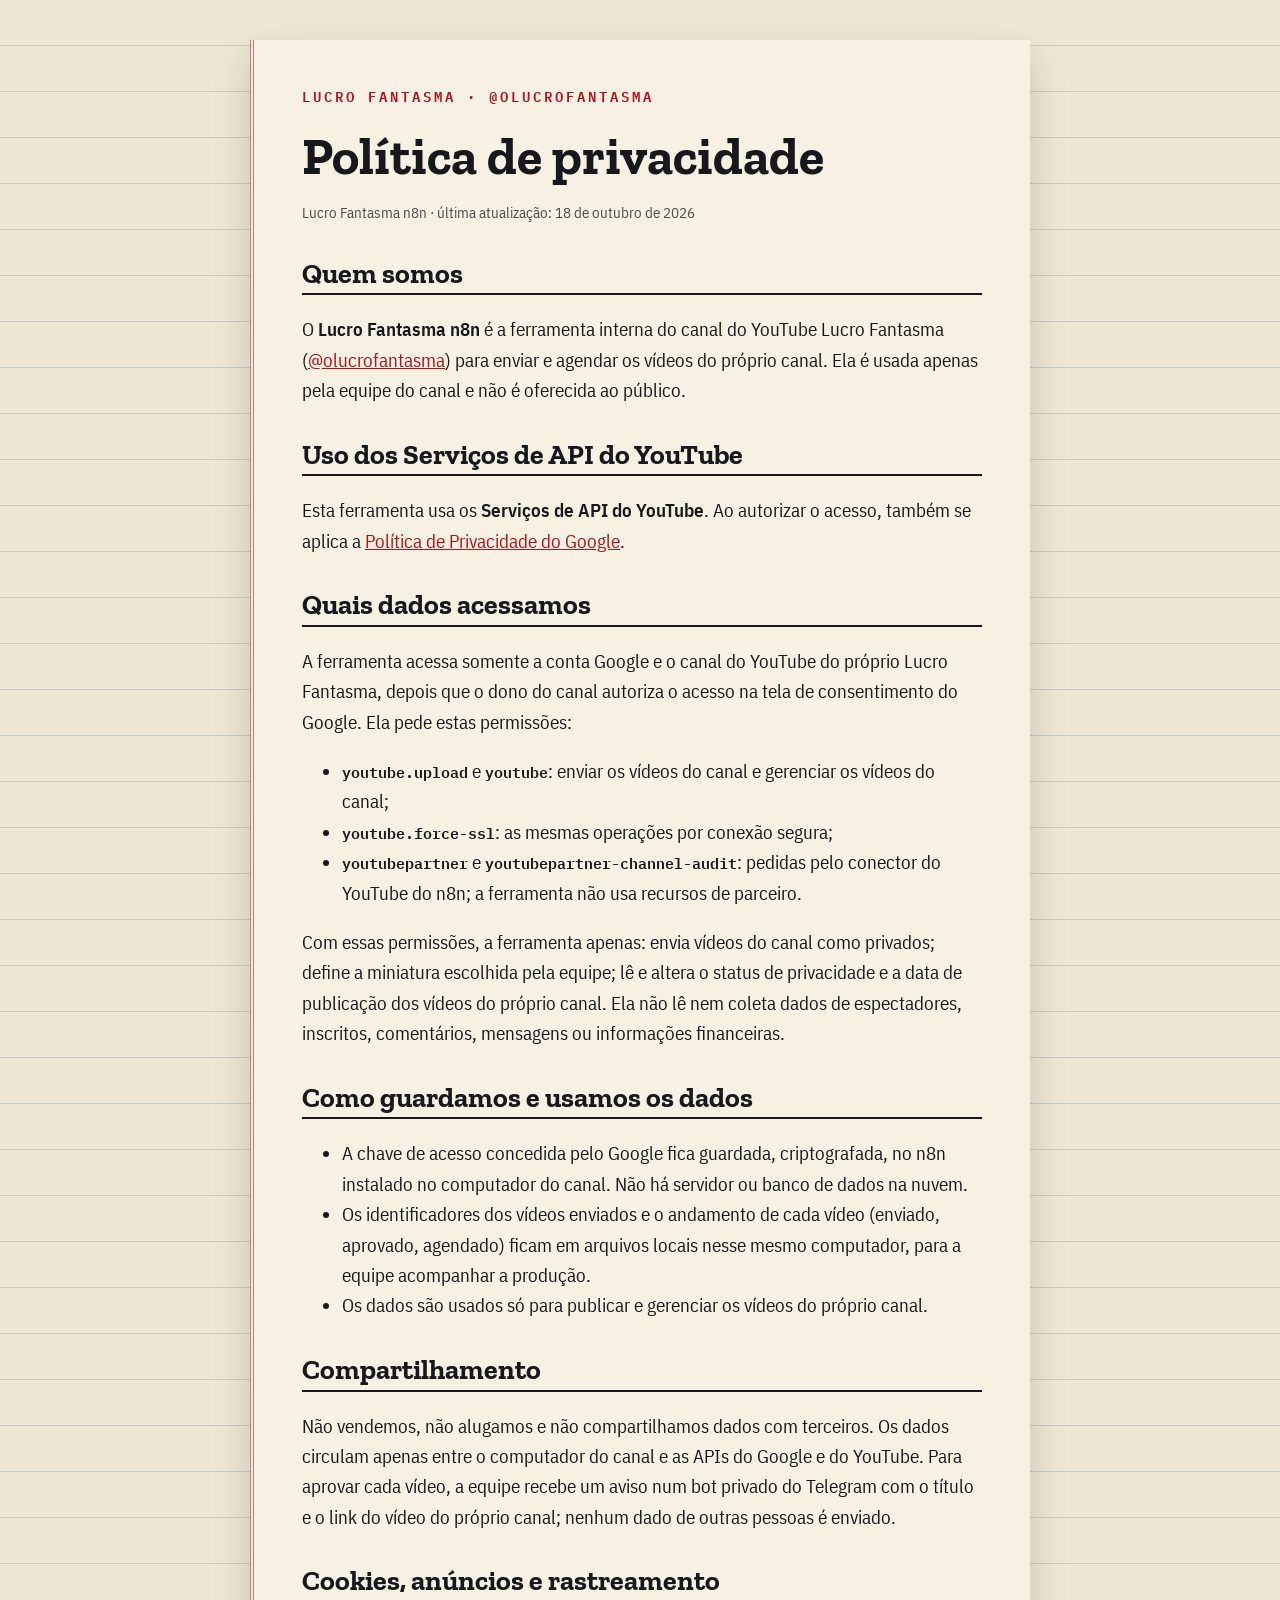
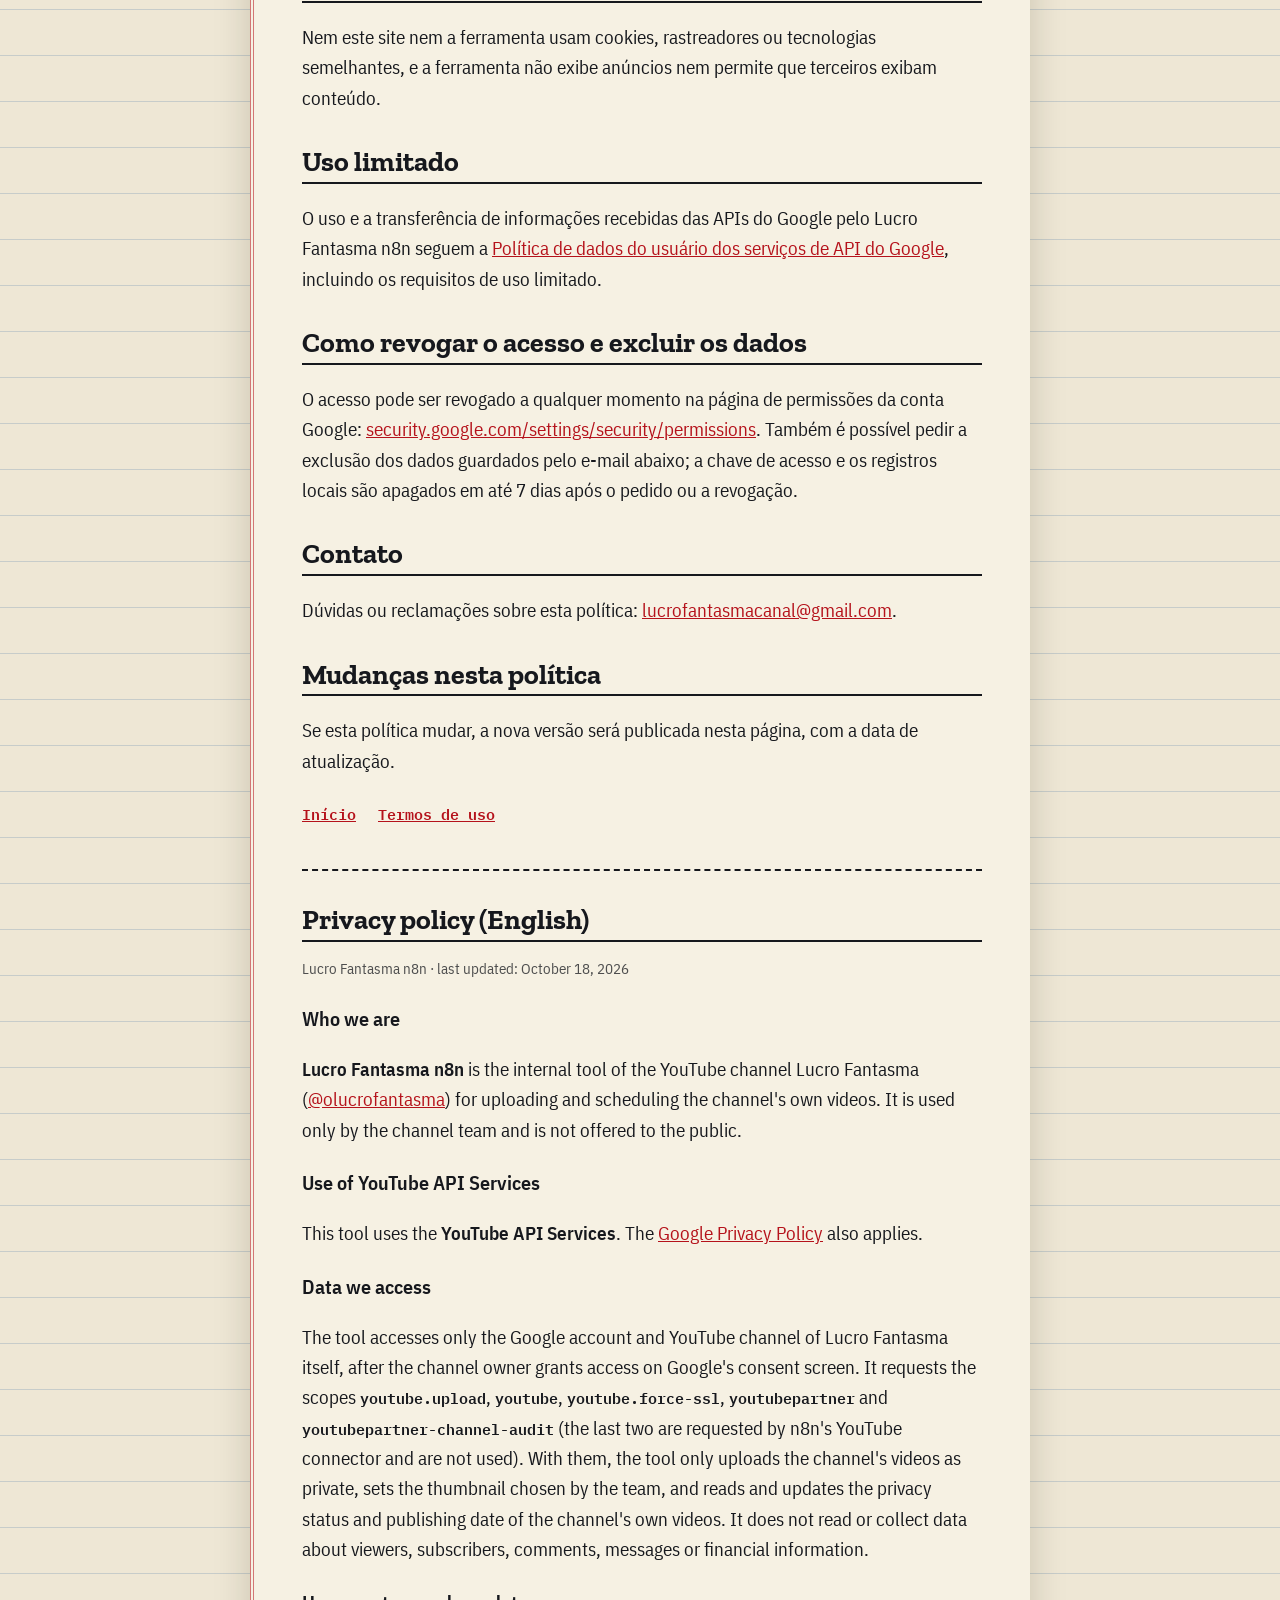
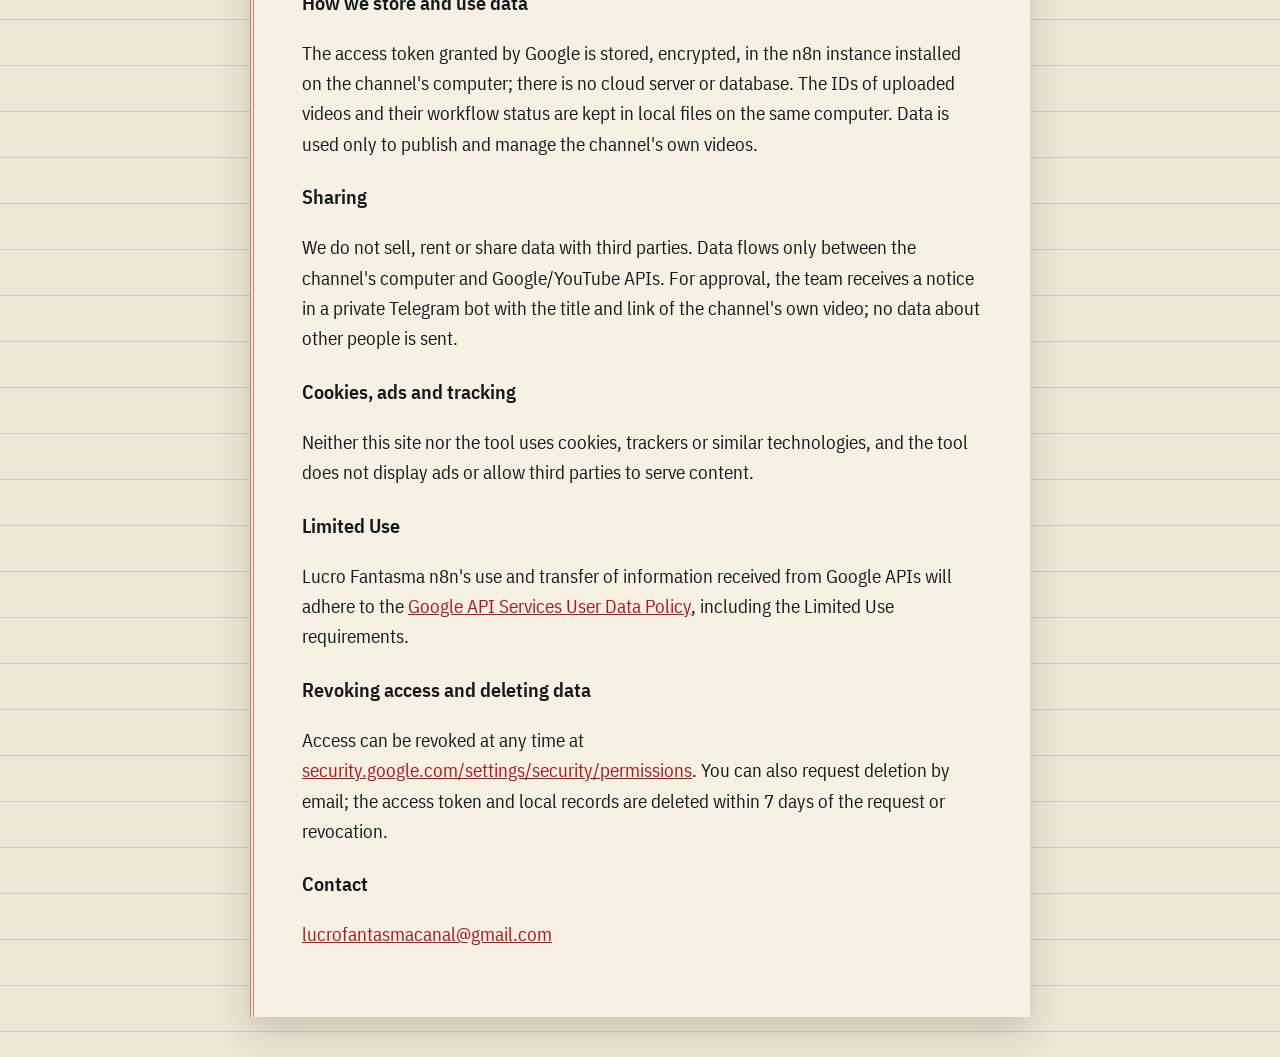
==== privacidade.html @ d6197fa3 "Site do Lucro Fantasma: início, política de privacidade e termos Co-Authored-By: Claude Opus 5.5 <no" ====
<!doctype html>
<html lang="pt-BR">
<head>
  <meta charset="utf-8">
  <meta name="viewport" content="width=device-width, initial-scale=1">
  <title>Política de privacidade</title>
  <meta name="description" content="Política de privacidade do Lucro Fantasma n8n, ferramenta interna do canal Lucro Fantasma.">
  <link rel="stylesheet" href="estilo.css">
</head>
<body>
  <main class="folha">
    <a class="marca" href="./">Lucro Fantasma · @olucrofantasma</a>
    <h1>Política de privacidade</h1>
    <p class="nota">Lucro Fantasma n8n · última atualização: 18 de outubro de 2026</p>

    <h2>Quem somos</h2>
    <p>O <strong>Lucro Fantasma n8n</strong> é a ferramenta interna do canal do YouTube Lucro Fantasma
      (<a href="https://www.youtube.com/@olucrofantasma">@olucrofantasma</a>) para enviar e agendar os vídeos do
      próprio canal. Ela é usada apenas pela equipe do canal e não é oferecida ao público.</p>

    <h2>Uso dos Serviços de API do YouTube</h2>
    <p>Esta ferramenta usa os <strong>Serviços de API do YouTube</strong>. Ao autorizar o acesso, também se aplica
      a <a href="https://www.google.com/policies/privacy">Política de Privacidade do Google</a>.</p>

    <h2>Quais dados acessamos</h2>
    <p>A ferramenta acessa somente a conta Google e o canal do YouTube do próprio Lucro Fantasma, depois que o
      dono do canal autoriza o acesso na tela de consentimento do Google. Ela pede estas permissões:</p>
    <ul>
      <li><code>youtube.upload</code> e <code>youtube</code>: enviar os vídeos do canal e gerenciar os vídeos do canal;</li>
      <li><code>youtube.force-ssl</code>: as mesmas operações por conexão segura;</li>
      <li><code>youtubepartner</code> e <code>youtubepartner-channel-audit</code>: pedidas pelo conector do YouTube
        do n8n; a ferramenta não usa recursos de parceiro.</li>
    </ul>
    <p>Com essas permissões, a ferramenta apenas: envia vídeos do canal como privados; define a miniatura
      escolhida pela equipe; lê e altera o status de privacidade e a data de publicação dos vídeos do próprio
      canal. Ela não lê nem coleta dados de espectadores, inscritos, comentários, mensagens ou informações
      financeiras.</p>

    <h2>Como guardamos e usamos os dados</h2>
    <ul>
      <li>A chave de acesso concedida pelo Google fica guardada, criptografada, no n8n instalado no computador
        do canal. Não há servidor ou banco de dados na nuvem.</li>
      <li>Os identificadores dos vídeos enviados e o andamento de cada vídeo (enviado, aprovado, agendado)
        ficam em arquivos locais nesse mesmo computador, para a equipe acompanhar a produção.</li>
      <li>Os dados são usados só para publicar e gerenciar os vídeos do próprio canal.</li>
    </ul>

    <h2>Compartilhamento</h2>
    <p>Não vendemos, não alugamos e não compartilhamos dados com terceiros. Os dados circulam apenas entre o
      computador do canal e as APIs do Google e do YouTube. Para aprovar cada vídeo, a equipe recebe um aviso
      num bot privado do Telegram com o título e o link do vídeo do próprio canal; nenhum dado de outras pessoas
      é enviado.</p>

    <h2>Cookies, anúncios e rastreamento</h2>
    <p>Nem este site nem a ferramenta usam cookies, rastreadores ou tecnologias semelhantes, e a ferramenta
      não exibe anúncios nem permite que terceiros exibam conteúdo.</p>

    <h2>Uso limitado</h2>
    <p>O uso e a transferência de informações recebidas das APIs do Google pelo Lucro Fantasma n8n seguem a
      <a href="https://developers.google.com/terms/api-services-user-data-policy">Política de dados do usuário dos
      serviços de API do Google</a>, incluindo os requisitos de uso limitado.</p>

    <h2>Como revogar o acesso e excluir os dados</h2>
    <p>O acesso pode ser revogado a qualquer momento na página de permissões da conta Google:
      <a href="https://security.google.com/settings/security/permissions">security.google.com/settings/security/permissions</a>.
      Também é possível pedir a exclusão dos dados guardados pelo e-mail abaixo; a chave de acesso e os
      registros locais são apagados em até 7 dias após o pedido ou a revogação.</p>

    <h2>Contato</h2>
    <p>Dúvidas ou reclamações sobre esta política: <a href="mailto:lucrofantasmacanal@gmail.com">lucrofantasmacanal@gmail.com</a>.</p>

    <h2>Mudanças nesta política</h2>
    <p>Se esta política mudar, a nova versão será publicada nesta página, com a data de atualização.</p>

    <nav><a href="./">Início</a><a href="termos.html">Termos de uso</a></nav>

    <hr>
    <section lang="en" id="en">
      <h2>Privacy policy (English)</h2>
      <p class="nota">Lucro Fantasma n8n · last updated: October 18, 2026</p>
      <h3>Who we are</h3>
      <p><strong>Lucro Fantasma n8n</strong> is the internal tool of the YouTube channel Lucro Fantasma
        (<a href="https://www.youtube.com/@olucrofantasma">@olucrofantasma</a>) for uploading and scheduling the
        channel's own videos. It is used only by the channel team and is not offered to the public.</p>
      <h3>Use of YouTube API Services</h3>
      <p>This tool uses the <strong>YouTube API Services</strong>. The
        <a href="https://www.google.com/policies/privacy">Google Privacy Policy</a> also applies.</p>
      <h3>Data we access</h3>
      <p>The tool accesses only the Google account and YouTube channel of Lucro Fantasma itself, after the channel
        owner grants access on Google's consent screen. It requests the scopes <code>youtube.upload</code>,
        <code>youtube</code>, <code>youtube.force-ssl</code>, <code>youtubepartner</code> and
        <code>youtubepartner-channel-audit</code> (the last two are requested by n8n's YouTube connector and are not
        used). With them, the tool only uploads the channel's videos as private, sets the thumbnail chosen by the
        team, and reads and updates the privacy status and publishing date of the channel's own videos. It does
        not read or collect data about viewers, subscribers, comments, messages or financial information.</p>
      <h3>How we store and use data</h3>
      <p>The access token granted by Google is stored, encrypted, in the n8n instance installed on the channel's
        computer; there is no cloud server or database. The IDs of uploaded videos and their workflow status are
        kept in local files on the same computer. Data is used only to publish and manage the channel's own
        videos.</p>
      <h3>Sharing</h3>
      <p>We do not sell, rent or share data with third parties. Data flows only between the channel's computer
        and Google/YouTube APIs. For approval, the team receives a notice in a private Telegram bot with the title
        and link of the channel's own video; no data about other people is sent.</p>
      <h3>Cookies, ads and tracking</h3>
      <p>Neither this site nor the tool uses cookies, trackers or similar technologies, and the tool does not
        display ads or allow third parties to serve content.</p>
      <h3>Limited Use</h3>
      <p>Lucro Fantasma n8n's use and transfer of information received from Google APIs will adhere to the
        <a href="https://developers.google.com/terms/api-services-user-data-policy">Google API Services User Data
        Policy</a>, including the Limited Use requirements.</p>
      <h3>Revoking access and deleting data</h3>
      <p>Access can be revoked at any time at
        <a href="https://security.google.com/settings/security/permissions">security.google.com/settings/security/permissions</a>.
        You can also request deletion by email; the access token and local records are deleted within 7 days of
        the request or revocation.</p>
      <h3>Contact</h3>
      <p><a href="mailto:lucrofantasmacanal@gmail.com">lucrofantasmacanal@gmail.com</a></p>
    </section>
  </main>
</body>
</html>
---- estilo.css ----
/* Site do Lucro Fantasma: papel de livro-razão, tinta preta e vermelho de carimbo. */
@font-face { font-family: Zilla; src: url(fontes/zilla-slab-latin-600-normal.woff2) format("woff2"); font-weight: 600; font-display: swap; }
@font-face { font-family: Zilla; src: url(fontes/zilla-slab-latin-700-normal.woff2) format("woff2"); font-weight: 700; font-display: swap; }
@font-face { font-family: PlexCond; src: url(fontes/ibm-plex-sans-condensed-latin-400-normal.woff2) format("woff2"); font-weight: 400; font-display: swap; }
@font-face { font-family: PlexCond; src: url(fontes/ibm-plex-sans-condensed-latin-600-normal.woff2) format("woff2"); font-weight: 600; font-display: swap; }
@font-face { font-family: PlexMono; src: url(fontes/ibm-plex-mono-latin-600-normal.woff2) format("woff2"); font-weight: 600; font-display: swap; }

:root {
  --papel: #eee7d5;
  --folha: #f6f1e3;
  --tinta: #16181d;
  --vermelho: #b5121b;
  --pauta: rgba(127, 155, 182, 0.35);
}

* { box-sizing: border-box; }

body {
  margin: 0;
  background: var(--papel) repeating-linear-gradient(to bottom, transparent 0 45px, var(--pauta) 45px 46px);
  color: var(--tinta);
  font: 400 19px/1.6 PlexCond, "Arial Narrow", Arial, sans-serif;
}

.folha {
  max-width: 780px;
  margin: 40px auto;
  padding: 40px 48px 48px;
  background: var(--folha);
  border-left: 4px double rgba(181, 18, 27, 0.55);
  box-shadow: 0 14px 34px rgba(40, 30, 10, 0.18);
}

.marca {
  font: 600 14px/1 PlexMono, monospace;
  letter-spacing: 3px;
  color: var(--vermelho);
  text-transform: uppercase;
  text-decoration: none;
}

h1, h2 { font-family: Zilla, Georgia, serif; line-height: 1.1; }
h1 { font-size: 52px; margin: 18px 0 8px; }
h2 { font-size: 28px; margin: 34px 0 6px; border-bottom: 2px solid var(--tinta); padding-bottom: 4px; }
h3 { font-size: 20px; margin: 22px 0 4px; }

a { color: var(--vermelho); }
.subtitulo { font-size: 22px; margin-top: 0; }
.nota { font-size: 15px; opacity: 0.75; }

nav { margin-top: 28px; display: flex; flex-wrap: wrap; gap: 10px 22px; font: 600 15px/1.4 PlexMono, monospace; }

.carimbo {
  display: inline-block;
  margin-top: 6px;
  padding: 4px 12px;
  border: 3px solid var(--vermelho);
  color: var(--vermelho);
  font: 600 14px/1.4 PlexMono, monospace;
  letter-spacing: 2px;
  transform: rotate(-3deg);
}

hr { border: 0; border-top: 2px dashed var(--tinta); margin: 44px 0 10px; }
code { font: 600 15px PlexMono, monospace; overflow-wrap: anywhere; }

@media (max-width: 640px) {
  body { font-size: 17px; }
  .folha { margin: 0; padding: 28px 16px 36px; border-left: 0; }
  h1 { font-size: 38px; }
  h2 { font-size: 24px; }
}
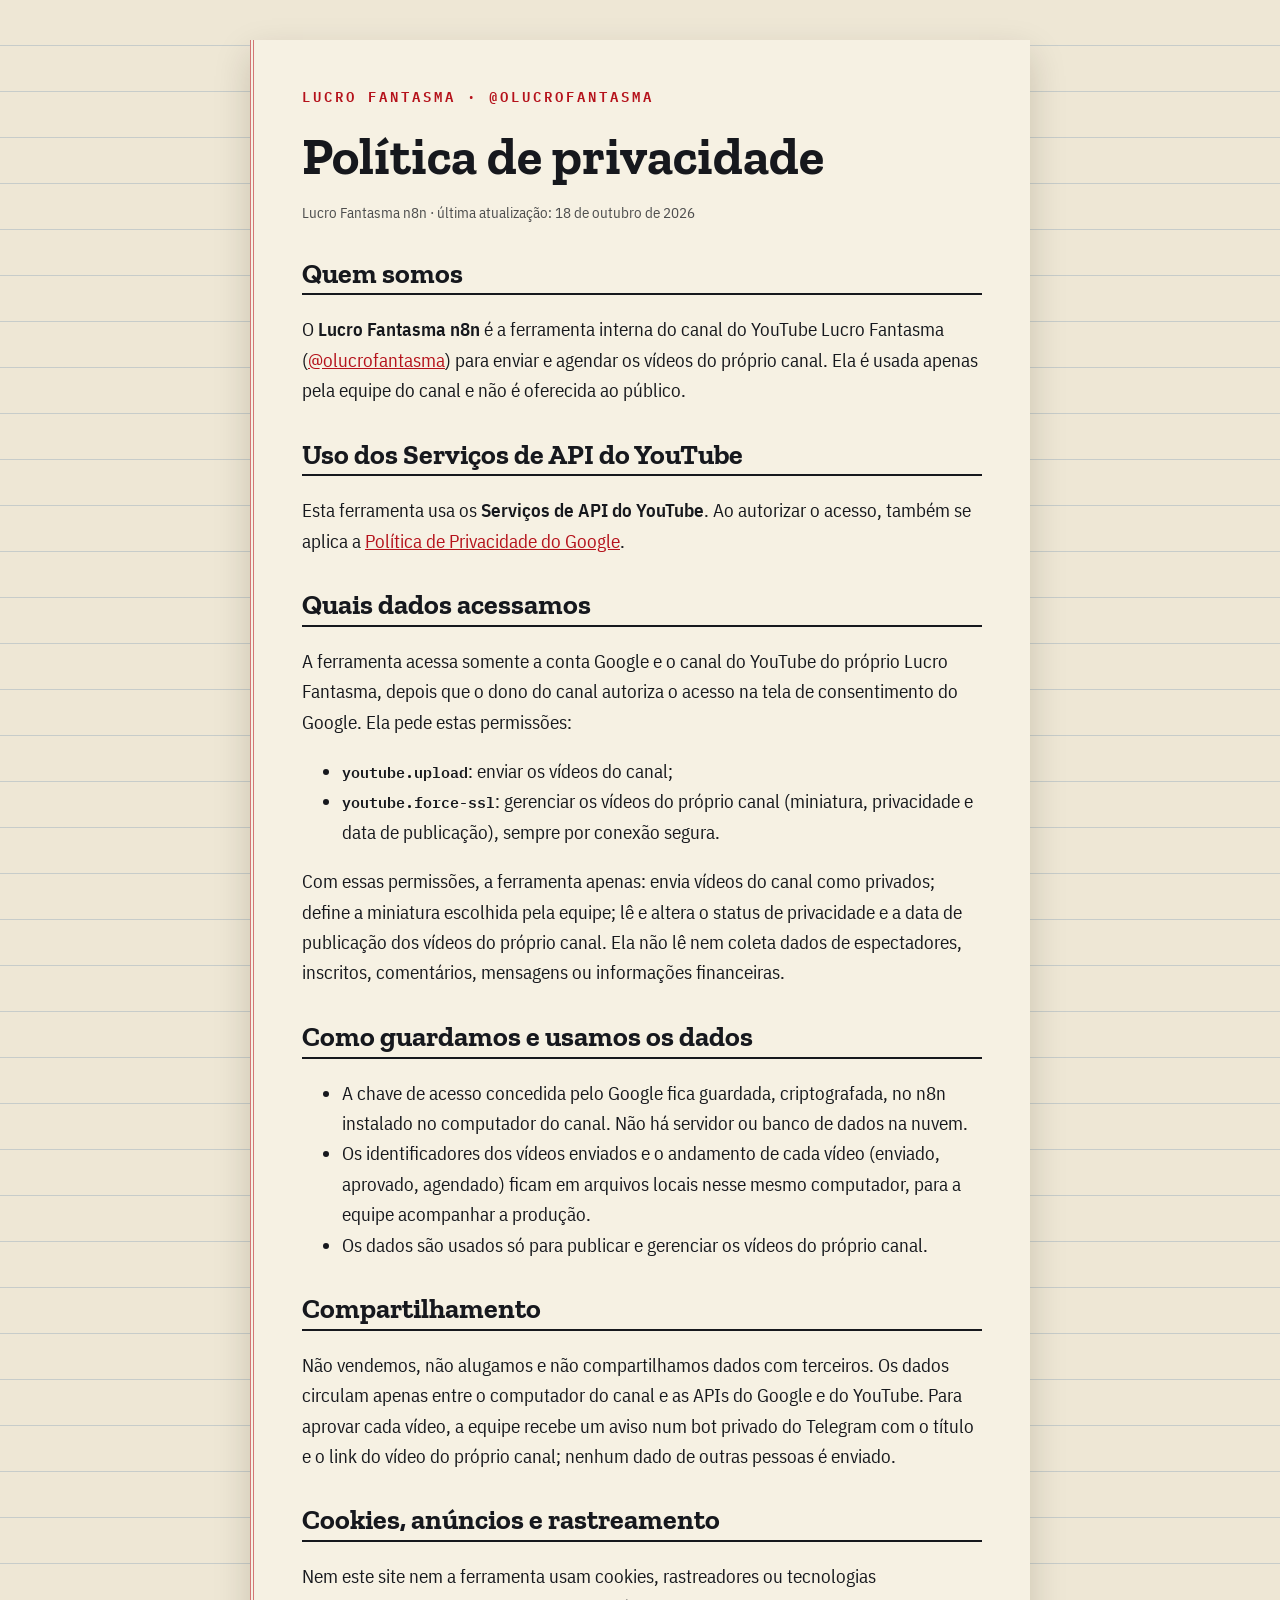
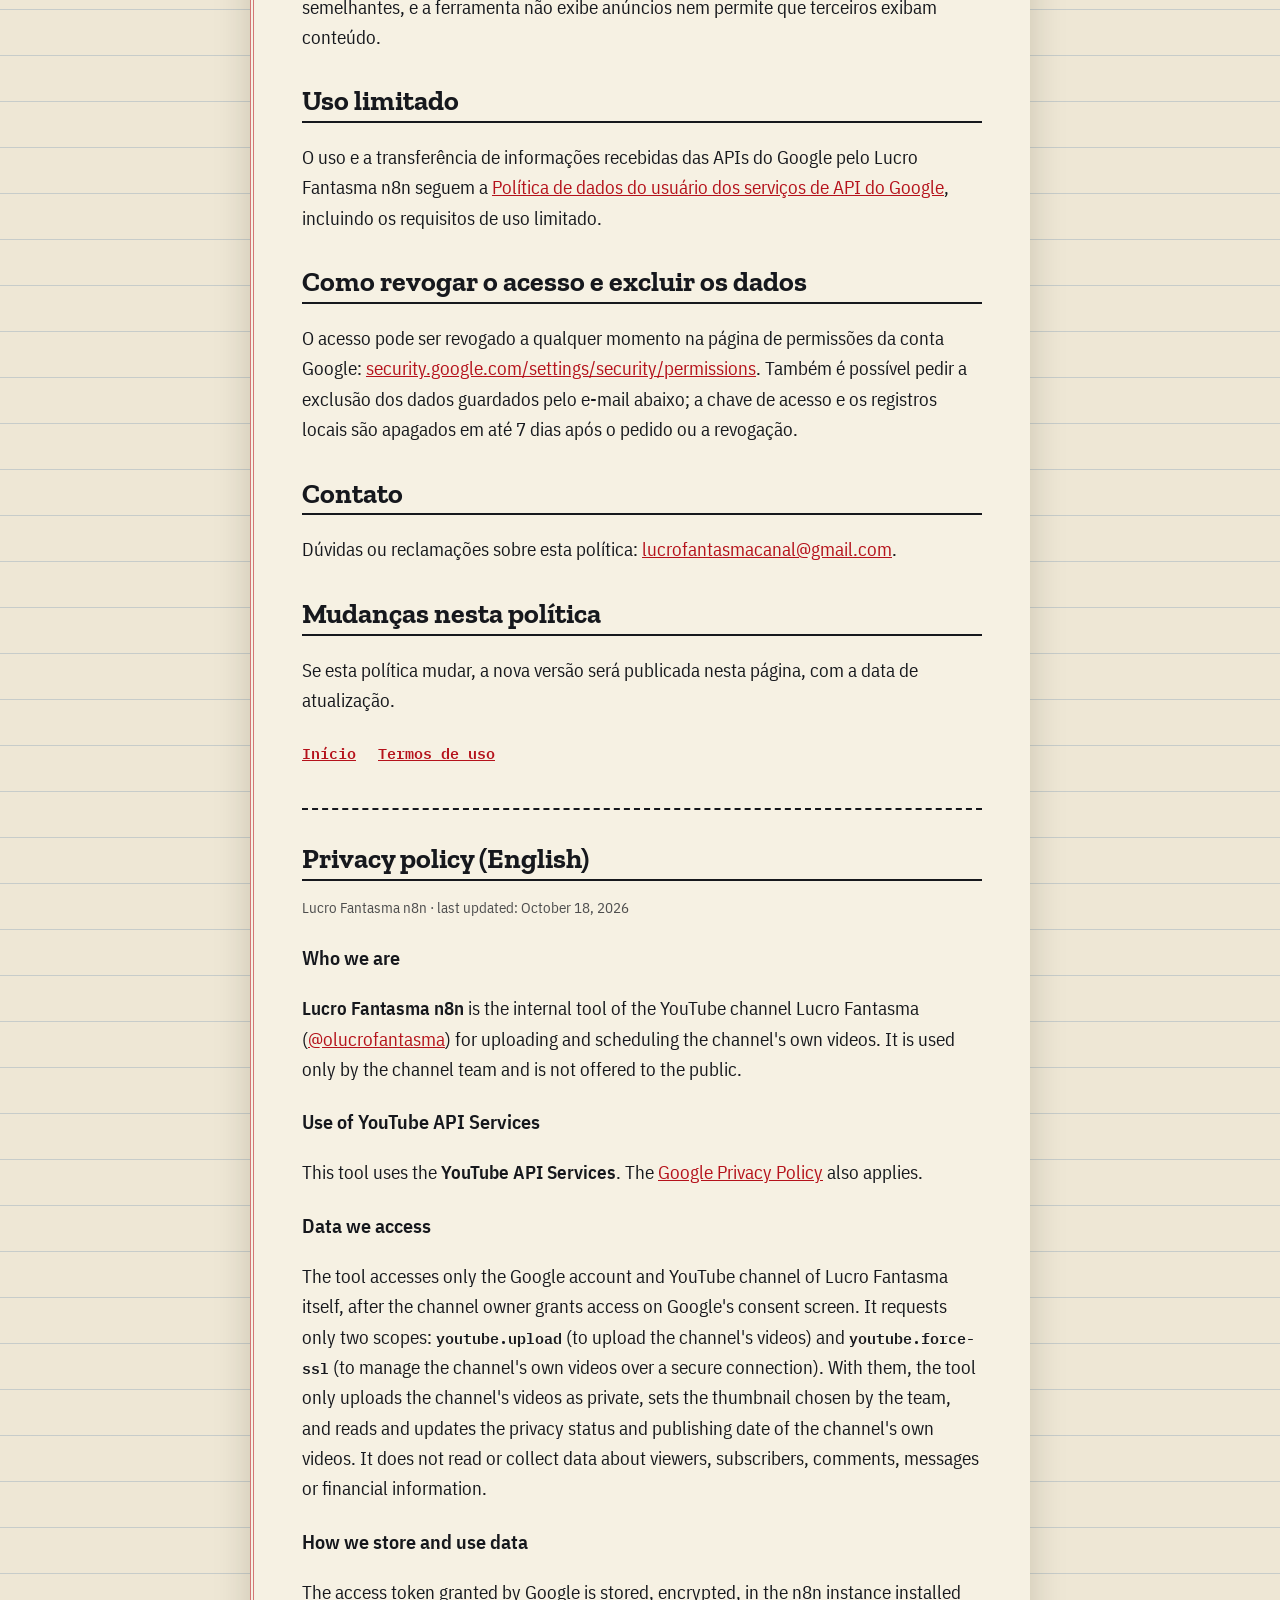
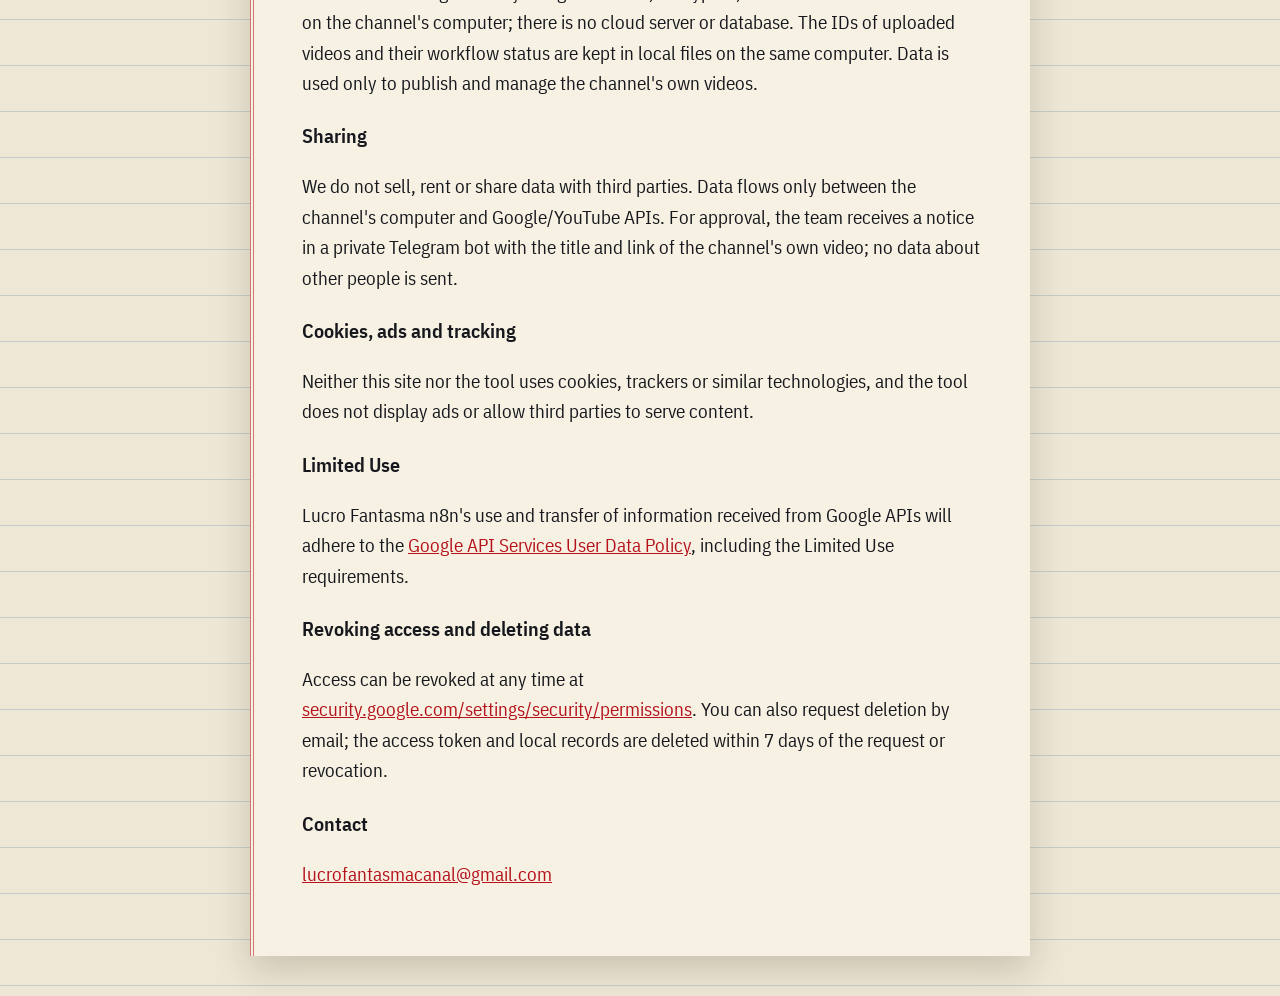
==== commit 37c87d94: "Política de privacidade: só as duas permissões usadas (youtube.upload e youtube.force-ssl) Co-Author" ====
--- a/privacidade.html
+++ b/privacidade.html
@@ -26,10 +26,9 @@
     <p>A ferramenta acessa somente a conta Google e o canal do YouTube do próprio Lucro Fantasma, depois que o
       dono do canal autoriza o acesso na tela de consentimento do Google. Ela pede estas permissões:</p>
     <ul>
-      <li><code>youtube.upload</code> e <code>youtube</code>: enviar os vídeos do canal e gerenciar os vídeos do canal;</li>
-      <li><code>youtube.force-ssl</code>: as mesmas operações por conexão segura;</li>
-      <li><code>youtubepartner</code> e <code>youtubepartner-channel-audit</code>: pedidas pelo conector do YouTube
-        do n8n; a ferramenta não usa recursos de parceiro.</li>
+      <li><code>youtube.upload</code>: enviar os vídeos do canal;</li>
+      <li><code>youtube.force-ssl</code>: gerenciar os vídeos do próprio canal (miniatura, privacidade e data de
+        publicação), sempre por conexão segura.</li>
     </ul>
     <p>Com essas permissões, a ferramenta apenas: envia vídeos do canal como privados; define a miniatura
       escolhida pela equipe; lê e altera o status de privacidade e a data de publicação dos vídeos do próprio
@@ -87,10 +86,9 @@
         <a href="https://www.google.com/policies/privacy">Google Privacy Policy</a> also applies.</p>
       <h3>Data we access</h3>
       <p>The tool accesses only the Google account and YouTube channel of Lucro Fantasma itself, after the channel
-        owner grants access on Google's consent screen. It requests the scopes <code>youtube.upload</code>,
-        <code>youtube</code>, <code>youtube.force-ssl</code>, <code>youtubepartner</code> and
-        <code>youtubepartner-channel-audit</code> (the last two are requested by n8n's YouTube connector and are not
-        used). With them, the tool only uploads the channel's videos as private, sets the thumbnail chosen by the
+        owner grants access on Google's consent screen. It requests only two scopes: <code>youtube.upload</code>
+        (to upload the channel's videos) and <code>youtube.force-ssl</code> (to manage the channel's own videos over a
+        secure connection). With them, the tool only uploads the channel's videos as private, sets the thumbnail chosen by the
         team, and reads and updates the privacy status and publishing date of the channel's own videos. It does
         not read or collect data about viewers, subscribers, comments, messages or financial information.</p>
       <h3>How we store and use data</h3>
